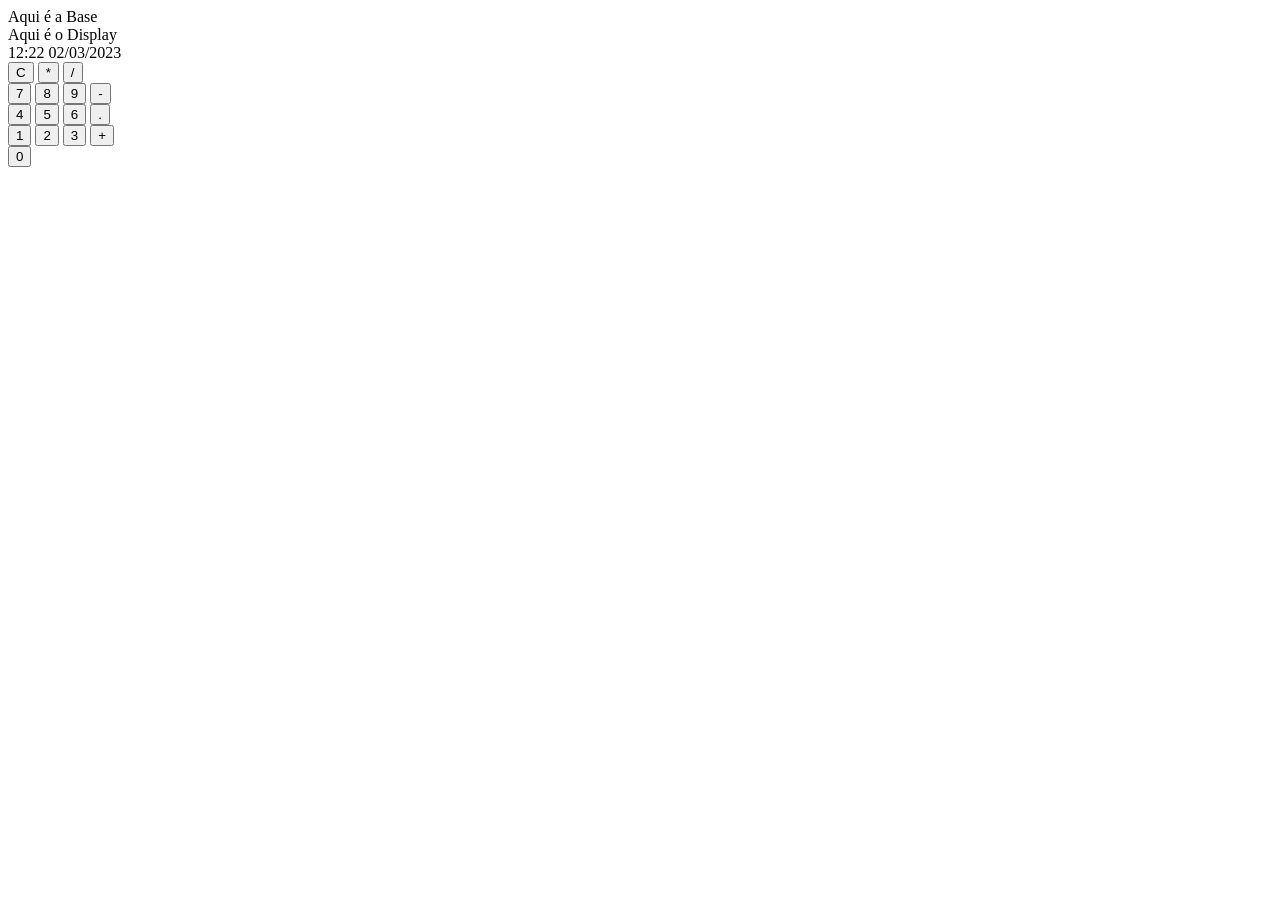
==== calc.html @ f8ab2fa5 "Inserir links javascript e css" ====
<!DOCTYPE html>
<html lang="en">
<head>
    <meta charset="UTF-8">
    <meta http-equiv="X-UA-Compatible" content="IE=edge">
    <meta name="viewport" content="width=device-width, initial-scale=1.0">
    <title>Calculadora</title>
    <link rel="stylesheet" href="calc.css">
</head>
<body>
    <div id="base">
        Aqui é a Base
        <div id="display">
            Aqui é o Display
            <div id="info">
                <span>12:22</span>
                <span>02/03/2023</span>
            </div>
        </div>
        <div id="list-1">
            <input type="button" value="C" class="bnt-c">
            <input type="button" value="*" class="bnt-*">
            <input type="button" value="/" class="bnt-/">
        </div>
        <div id="list-2">
            <input type="button" value="7" class="bnt-7">
            <input type="button" value="8" class="bnt-8">
            <input type="button" value="9" class="bnt-9">
            <input type="button" value="-" class="bnt-minus">
        </div>
        <div id="list-3">
            <input type="button" value="4" class="bnt-4">
            <input type="button" value="5" class="bnt-5">
            <input type="button" value="6" class="bnt-6">
            <input type="button" value="." class="bnt-dot">
        </div>
        <div id="list-4">
            <input type="button" value="1" class="bnt-1">
            <input type="button" value="2" class="bnt-2">
            <input type="button" value="3" class="bnt-3">
            <input type="button" value="+" class="bnt-plus">
        </div>
        <div id="list-5">
            <input type="button" value="0" class="bnt-0">
        </div>
    </div>

    <script src="calc.js"></script>
</body>
</html>
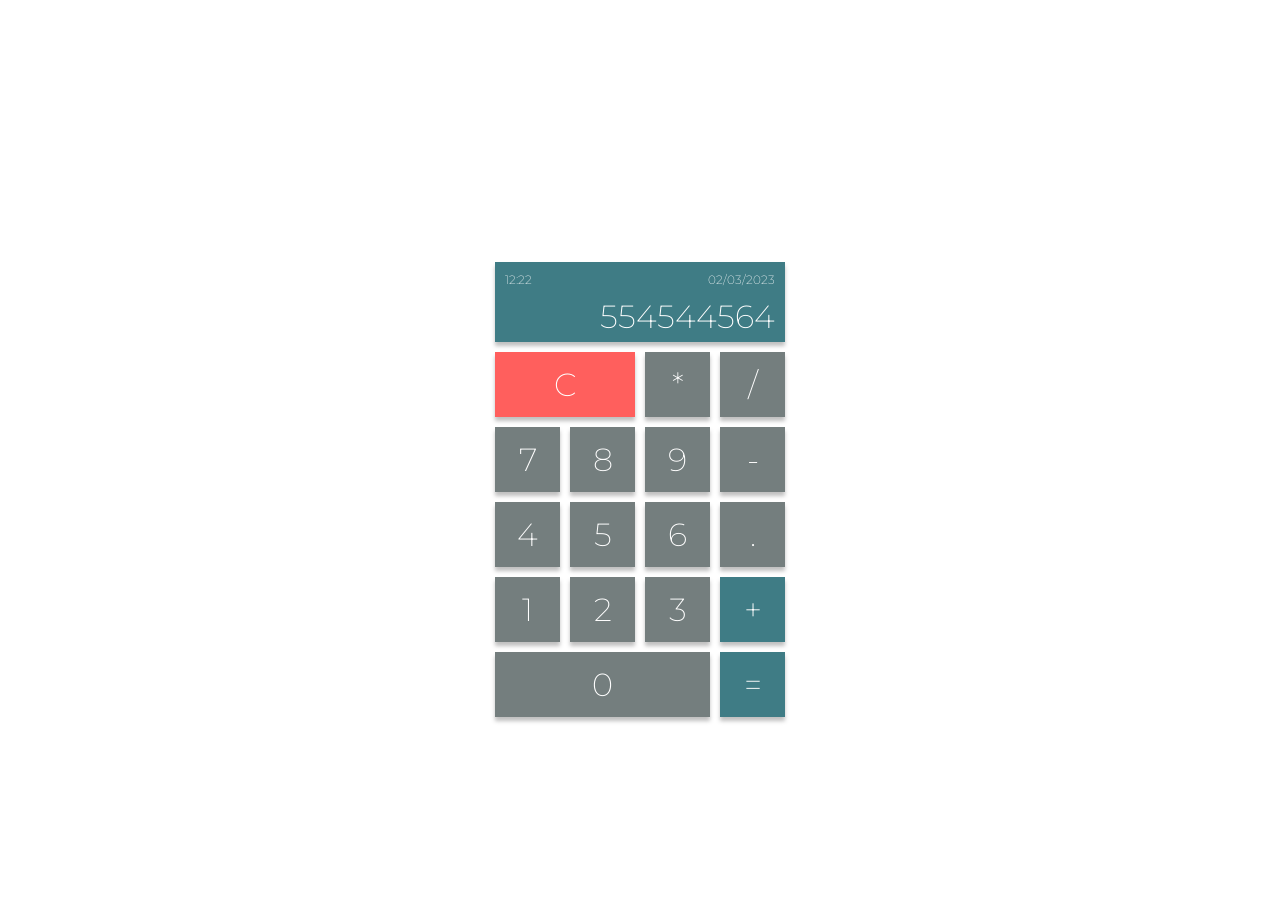
==== commit de442e12: "Estizando com CSS" ====
--- a/calc.html
+++ b/calc.html
@@ -6,21 +6,25 @@
     <meta name="viewport" content="width=device-width, initial-scale=1.0">
     <title>Calculadora</title>
     <link rel="stylesheet" href="calc.css">
+    <link rel="preconnect" href="https://fonts.googleapis.com">
+    <link rel="preconnect" href="https://fonts.gstatic.com" crossorigin>
+    <link href="https://fonts.googleapis.com/css2?family=Montserrat:ital,wght@0,300;0,500;0,700;1,300&display=swap" rel="stylesheet">
 </head>
 <body>
     <div id="base">
         Aqui é a Base
-        <div id="display">
-            Aqui é o Display
-            <div id="info">
-                <span>12:22</span>
-                <span>02/03/2023</span>
+        
+            <div id="display">
+                <div id="info">
+                    <span>12:22</span>
+                    <span>02/03/2023</span>
+                </div>
+                    <span id="display-text">554544564</span>
             </div>
-        </div>
         <div id="list-1">
             <input type="button" value="C" class="bnt-c">
-            <input type="button" value="*" class="bnt-*">
-            <input type="button" value="/" class="bnt-/">
+            <input type="button" value="*" class="bnt-mult">
+            <input type="button" value="/" class="bnt-div">
         </div>
         <div id="list-2">
             <input type="button" value="7" class="bnt-7">
@@ -42,6 +46,7 @@
         </div>
         <div id="list-5">
             <input type="button" value="0" class="bnt-0">
+            <input type="button" value="=" class="bnt-equal">
         </div>
     </div>
 
--- a/calc.css
+++ b/calc.css
@@ -0,0 +1,194 @@
+*{
+    font-family: 'Montserrat', sans-serif;
+    color: #fff;
+    font-size: 32px;
+    font-weight: 200;
+
+}
+
+span{
+    font-size: 12px;
+}
+
+body{
+    width: 100%;
+    height: 100vh;
+    margin: 0;
+    padding: 0;
+    display: flex;
+    align-items: center;
+    justify-content: center;
+}
+
+#base{
+    width: 290px;
+    height: 455px;
+}
+
+#display{
+    width: 290px;
+    height: 80px;
+    margin-bottom: 10px;
+    background: #3F7C85;
+    box-shadow: 0px 4px 4px rgba(0, 0, 0, 0.25);
+}
+
+#display-text{
+    display: block;
+    text-align: right;
+    font-size: 32px;
+    padding-right: 10px;
+}
+
+#info{
+    display: flex;
+    justify-content: space-between;
+    padding: 10px;
+}
+
+#list-1{
+    display: flex;
+    margin-bottom: 10px;
+}
+
+#list-1 .bnt-c{
+    width: 140px;
+    height: 65px;
+    margin: 0px;
+    margin-right: 10px;
+    padding: 0px;
+    border: none;
+    cursor: pointer;
+    box-shadow: 0px 4px 4px rgba(0, 0, 0, 0.25);
+    background: #FF5F5D;
+}
+
+#list-1 .bnt-mult{
+    width: 65px;
+    height: 65px;
+    margin: 0;
+    margin-right: 10px;
+    padding: 0;
+    border: none;
+    cursor: pointer;
+    box-shadow: 0px 4px 4px rgba(0, 0, 0, 0.25);
+    background: #747E7E;
+}
+
+#list-1 .bnt-div{
+    width: 65px;
+    height: 65px;
+    margin: 0;
+    padding: 0;
+    border: none;
+    cursor: pointer;
+    box-shadow: 0px 4px 4px rgba(0, 0, 0, 0.25);
+    background: #747E7E;
+}
+
+#list-2{
+    display: flex;
+    margin-bottom: 10px;
+
+}
+
+#list-2 .bnt-7,.bnt-8, .bnt-9{
+    width: 65px;
+    height: 65px;
+    margin-right: 10px;
+    padding: 0;
+    border: none;
+    cursor: pointer;
+    box-shadow: 0px 4px 4px rgba(0, 0, 0, 0.25);
+    background: #747E7E;
+}
+
+#list-2 .bnt-minus{
+    width: 65px;
+    height: 65px;
+    padding: 0;
+    border: none;
+    cursor: pointer;
+    box-shadow: 0px 4px 4px rgba(0, 0, 0, 0.25);
+    background: #747E7E;
+}
+
+#list-3{
+    display: flex;
+    margin-bottom: 10px;
+}
+
+#list-3 .bnt-4, .bnt-5, .bnt-6 {
+    width: 65px;
+    height: 65px;
+    margin-right: 10px;
+    padding: 0;
+    border: none;
+    cursor: pointer;
+    box-shadow: 0px 4px 4px rgba(0, 0, 0, 0.25);
+    background: #747E7E;
+}
+
+#list-3 .bnt-dot{
+    width: 65px;
+    height: 65px;
+    padding: 0;
+    border: none;
+    cursor: pointer;
+    box-shadow: 0px 4px 4px rgba(0, 0, 0, 0.25);
+    background: #747E7E;
+}
+
+#list-4 {
+    display: flex;
+    margin-bottom: 10px;
+
+}
+
+#list-4 .bnt-1, .bnt-2, .bnt-3{
+    width: 65px;
+    height: 65px;
+    margin-right: 10px;
+    padding: 0;
+    border: none;
+    cursor: pointer;
+    box-shadow: 0px 4px 4px rgba(0, 0, 0, 0.25);
+    background: #747E7E;
+}
+
+#list-4 .bnt-plus{
+    width: 65px;
+    height: 65px;
+    margin: 0px;
+    padding: 0px;
+    border: none;
+    cursor: pointer;
+    box-shadow: 0px 4px 4px rgba(0, 0, 0, 0.25);
+    background: #3F7C85;
+}
+
+#list-5{
+    display: flex;
+}
+
+#list-5 .bnt-0{
+    width: 215px;
+    height: 65px;
+    margin-right: 10px;
+    padding: 0;
+    border: none;
+    cursor: pointer;
+    box-shadow: 0px 4px 4px rgba(0, 0, 0, 0.25);
+    background: #747E7E;
+}
+
+#list-5 .bnt-equal{
+    width: 65px;
+    height: 65px;
+    padding: 0;
+    border: none;
+    cursor: pointer;
+    box-shadow: 0px 4px 4px rgba(0, 0, 0, 0.25);
+    background: #3F7C85;
+}
+
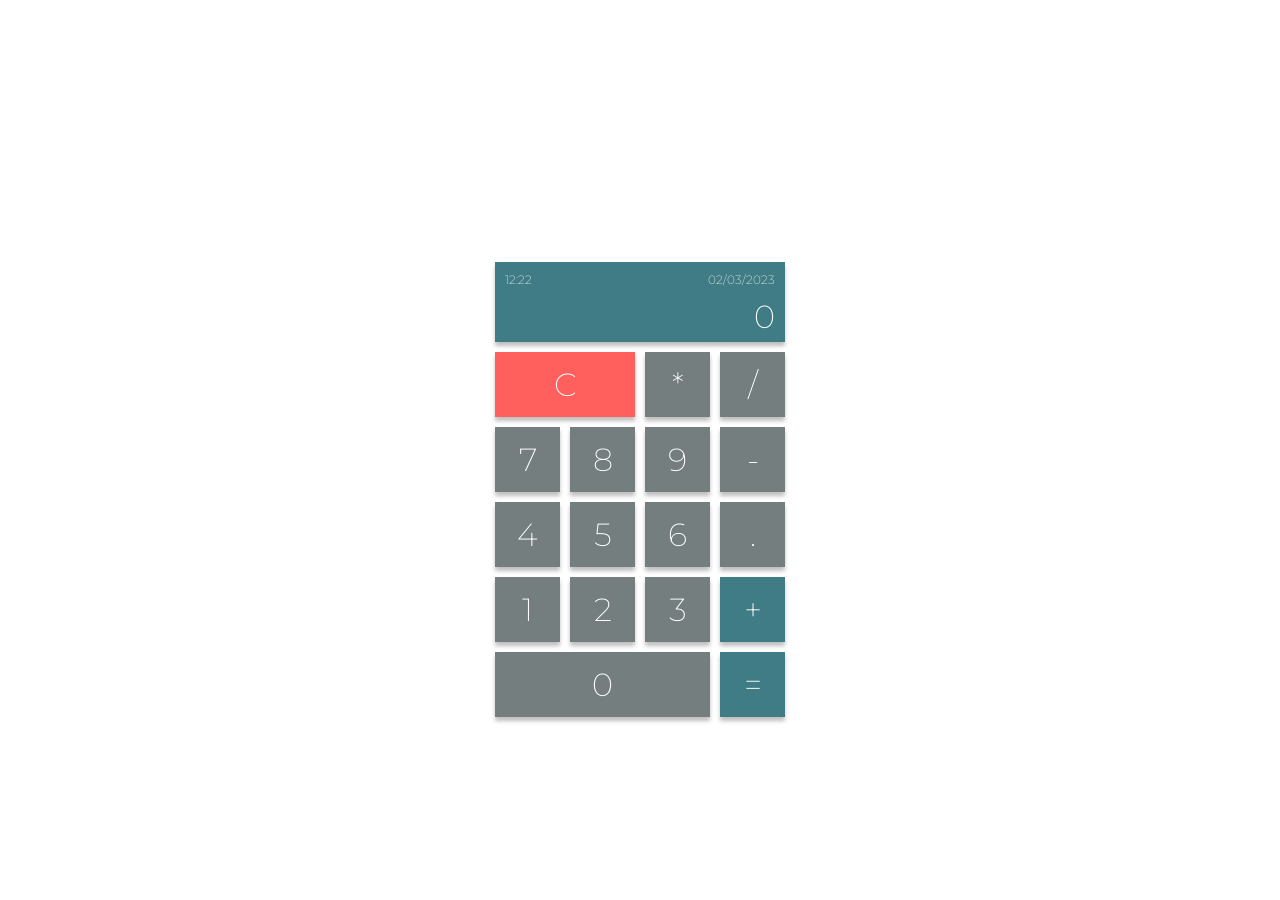
==== commit 950d5abc: "Estilizando botões" ====
--- a/calc.html
+++ b/calc.html
@@ -19,7 +19,7 @@
                     <span>12:22</span>
                     <span>02/03/2023</span>
                 </div>
-                    <span id="display-text">554544564</span>
+                    <span id="display-text">0</span>
             </div>
         <div id="list-1">
             <input type="button" value="C" class="bnt-c">
--- a/calc.css
+++ b/calc.css
@@ -63,6 +63,10 @@
     background: #FF5F5D;
 }
 
+#list-1 .bnt-c:hover{
+    background: #f84c49;
+}
+
 #list-1 .bnt-mult{
     width: 65px;
     height: 65px;
@@ -75,6 +79,10 @@
     background: #747E7E;
 }
 
+#list-1 .bnt-mult:hover{
+    background: #656b6b;
+}
+
 #list-1 .bnt-div{
     width: 65px;
     height: 65px;
@@ -86,6 +94,10 @@
     background: #747E7E;
 }
 
+#list-1 .bnt-div:hover{
+    background: #656b6b;
+}
+
 #list-2{
     display: flex;
     margin-bottom: 10px;
@@ -103,6 +115,10 @@
     background: #747E7E;
 }
 
+#list-2 .bnt-7:hover,.bnt-8:hover, .bnt-9:hover{
+    background: #656b6b;
+}
+
 #list-2 .bnt-minus{
     width: 65px;
     height: 65px;
@@ -113,6 +129,10 @@
     background: #747E7E;
 }
 
+#list-2 .bnt-minus:hover{
+    background: #656b6b;
+}
+
 #list-3{
     display: flex;
     margin-bottom: 10px;
@@ -129,6 +149,10 @@
     background: #747E7E;
 }
 
+#list-3 .bnt-4:hover, .bnt-5:hover, .bnt-6:hover{
+    background: #656b6b;
+}
+
 #list-3 .bnt-dot{
     width: 65px;
     height: 65px;
@@ -139,6 +163,10 @@
     background: #747E7E;
 }
 
+#list-3 .bnt-dot:hover{
+    background: #656b6b;
+}
+
 #list-4 {
     display: flex;
     margin-bottom: 10px;
@@ -154,6 +182,10 @@
     cursor: pointer;
     box-shadow: 0px 4px 4px rgba(0, 0, 0, 0.25);
     background: #747E7E;
+}
+
+#list-4 .bnt-1:hover, .bnt-2:hover, .bnt-3:hover{
+    background: #656b6b;
 }
 
 #list-4 .bnt-plus{
@@ -167,6 +199,10 @@
     background: #3F7C85;
 }
 
+#list-4 .bnt-plus:hover{
+    background: #0f606d;
+}
+
 #list-5{
     display: flex;
 }
@@ -182,6 +218,10 @@
     background: #747E7E;
 }
 
+#list-5 .bnt-0:hover{
+    background: #656b6b;
+}
+
 #list-5 .bnt-equal{
     width: 65px;
     height: 65px;
@@ -192,3 +232,7 @@
     background: #3F7C85;
 }
 
+#list-5 .bnt-equal:hover{
+    background: #0f606d;
+}
+
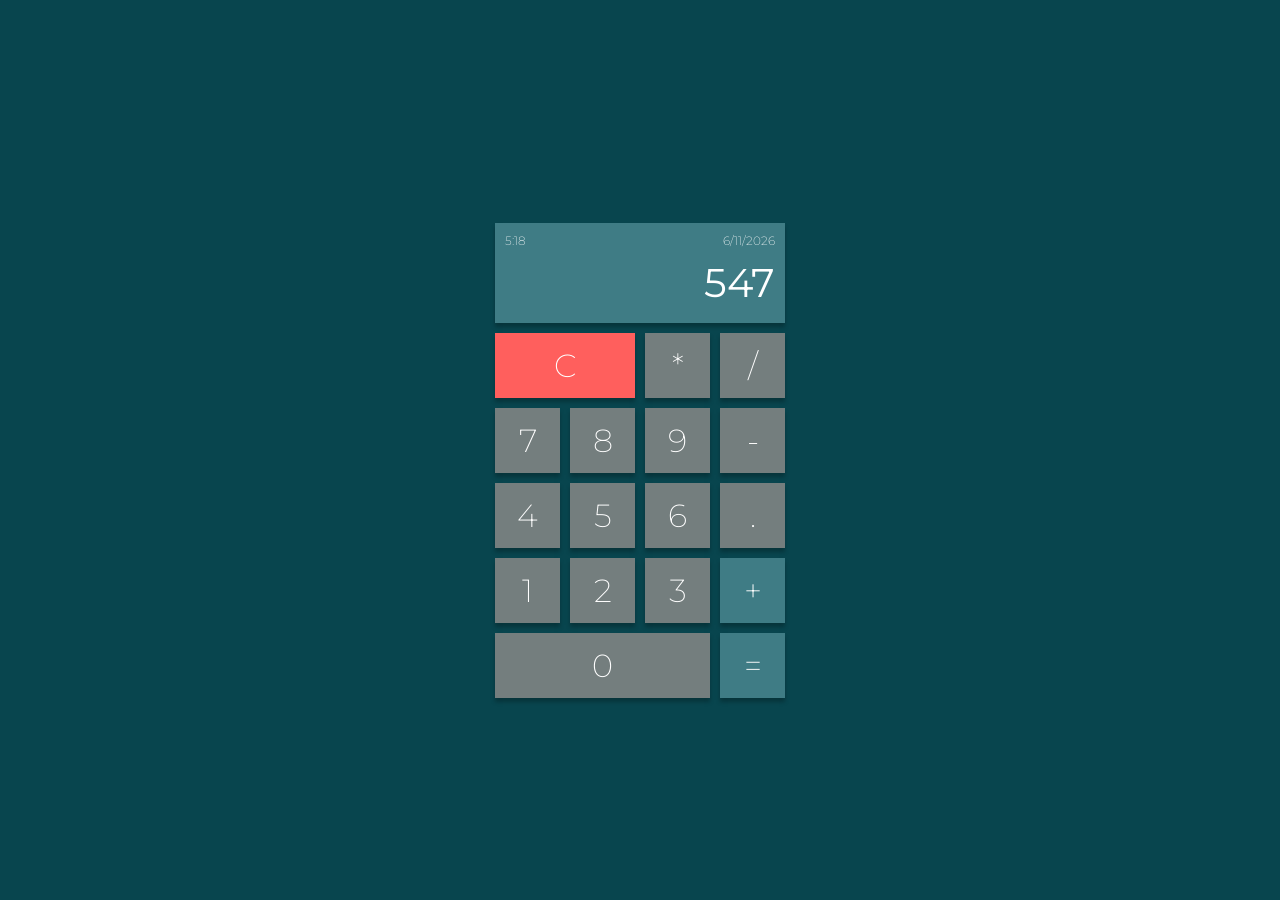
==== commit d9b41fb9: "Definindo data e hora" ====
--- a/calc.html
+++ b/calc.html
@@ -10,19 +10,17 @@
     <link rel="preconnect" href="https://fonts.gstatic.com" crossorigin>
     <link href="https://fonts.googleapis.com/css2?family=Montserrat:ital,wght@0,300;0,500;0,700;1,300&display=swap" rel="stylesheet">
 </head>
-<body>
+<body onload="showHour()">
     <div id="base">
-        Aqui é a Base
-        
             <div id="display">
                 <div id="info">
-                    <span>12:22</span>
-                    <span>02/03/2023</span>
+                    <span id="hour">12:22</span>
+                    <span id="date">02/03/2023</span>
                 </div>
-                    <span id="display-text">0</span>
+                    <span id="display-text">547</span>
             </div>
         <div id="list-1">
-            <input type="button" value="C" class="bnt-c">
+            <input type="button" value="C" class="bnt-c" onclick="apagar()">
             <input type="button" value="*" class="bnt-mult">
             <input type="button" value="/" class="bnt-div">
         </div>
--- a/calc.css
+++ b/calc.css
@@ -6,6 +6,11 @@
 
 }
 
+span#display-text{
+    font-weight: 400;
+    font-size: 40px;
+}
+
 span{
     font-size: 12px;
 }
@@ -18,6 +23,7 @@
     display: flex;
     align-items: center;
     justify-content: center;
+    background-color: #08454e;
 }
 
 #base{
@@ -27,7 +33,7 @@
 
 #display{
     width: 290px;
-    height: 80px;
+    height: 100px;
     margin-bottom: 10px;
     background: #3F7C85;
     box-shadow: 0px 4px 4px rgba(0, 0, 0, 0.25);
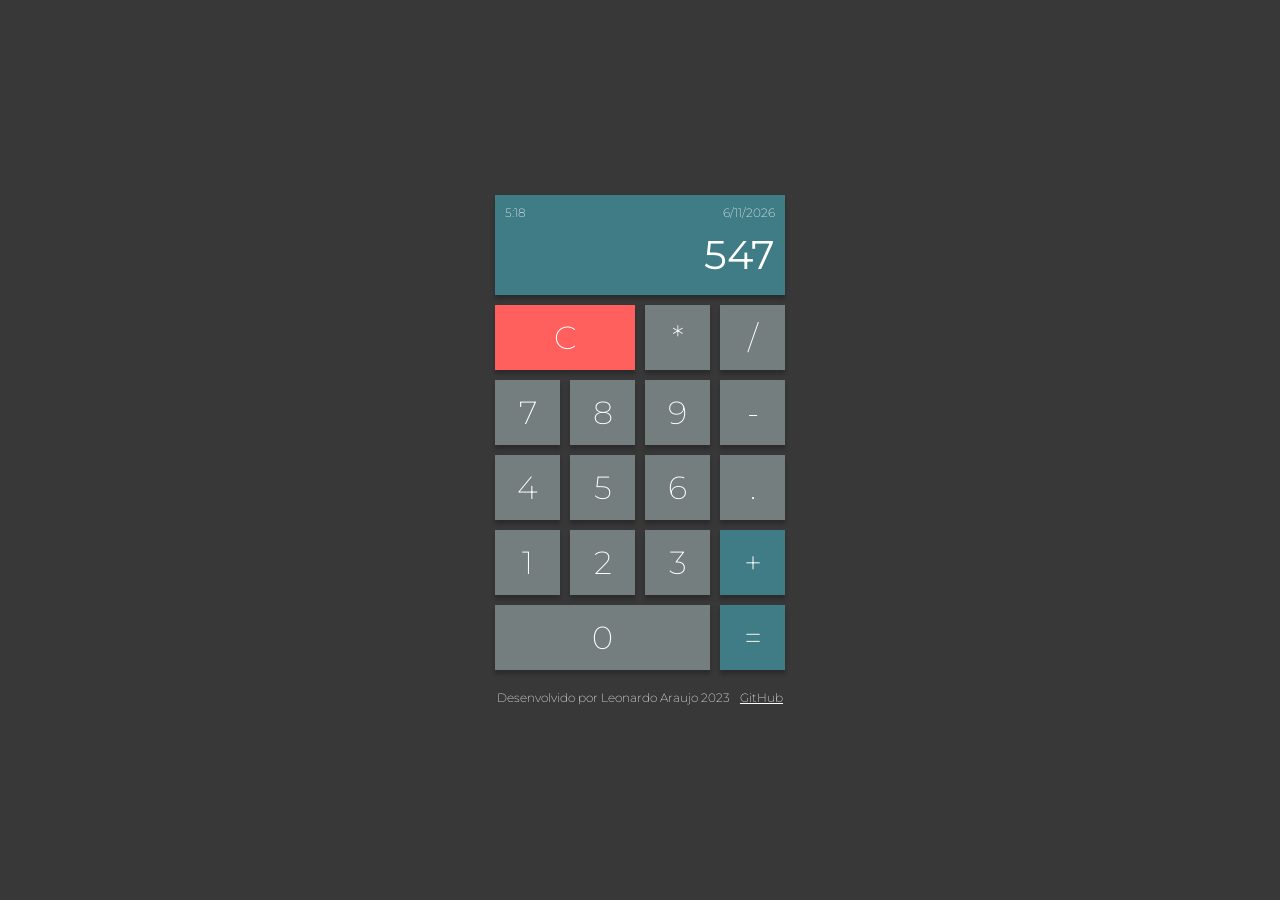
==== commit 93ca0632: "Adicionando Rodape" ====
--- a/calc.html
+++ b/calc.html
@@ -11,6 +11,7 @@
     <link href="https://fonts.googleapis.com/css2?family=Montserrat:ital,wght@0,300;0,500;0,700;1,300&display=swap" rel="stylesheet">
 </head>
 <body onload="showHour()">
+    
     <div id="base">
             <div id="display">
                 <div id="info">
@@ -48,6 +49,12 @@
         </div>
     </div>
 
+    <div class="rodape">
+
+        <footer class="rodape"><span>Desenvolvido por Leonardo Araujo 2023</span><a target="_blank" href="https://github.com/leoaraujo92/calc_js">GitHub</a></footer>
+
+    </div>
+
     <script src="calc.js"></script>
 </body>
 </html>
--- a/calc.css
+++ b/calc.css
@@ -6,24 +6,41 @@
 
 }
 
+html{
+    width: 100%;
+    height: 100%;
+}
+
 span#display-text{
     font-weight: 400;
     font-size: 40px;
 }
 
+.rodape{
+    margin-top: 20px;
+    font-family: 'Montserrat', sans-serif;
+    font-size: 12px;
+}
+
+.rodape > a{
+    font-size: 12px;
+    margin-left: 10px;
+}
+
 span{
     font-size: 12px;
 }
 
 body{
     width: 100%;
-    height: 100vh;
+    height: 100%;
     margin: 0;
     padding: 0;
     display: flex;
+    flex-direction: column;
+    justify-content: center;
     align-items: center;
-    justify-content: center;
-    background-color: #08454e;
+    background-color: #383838;
 }
 
 #base{
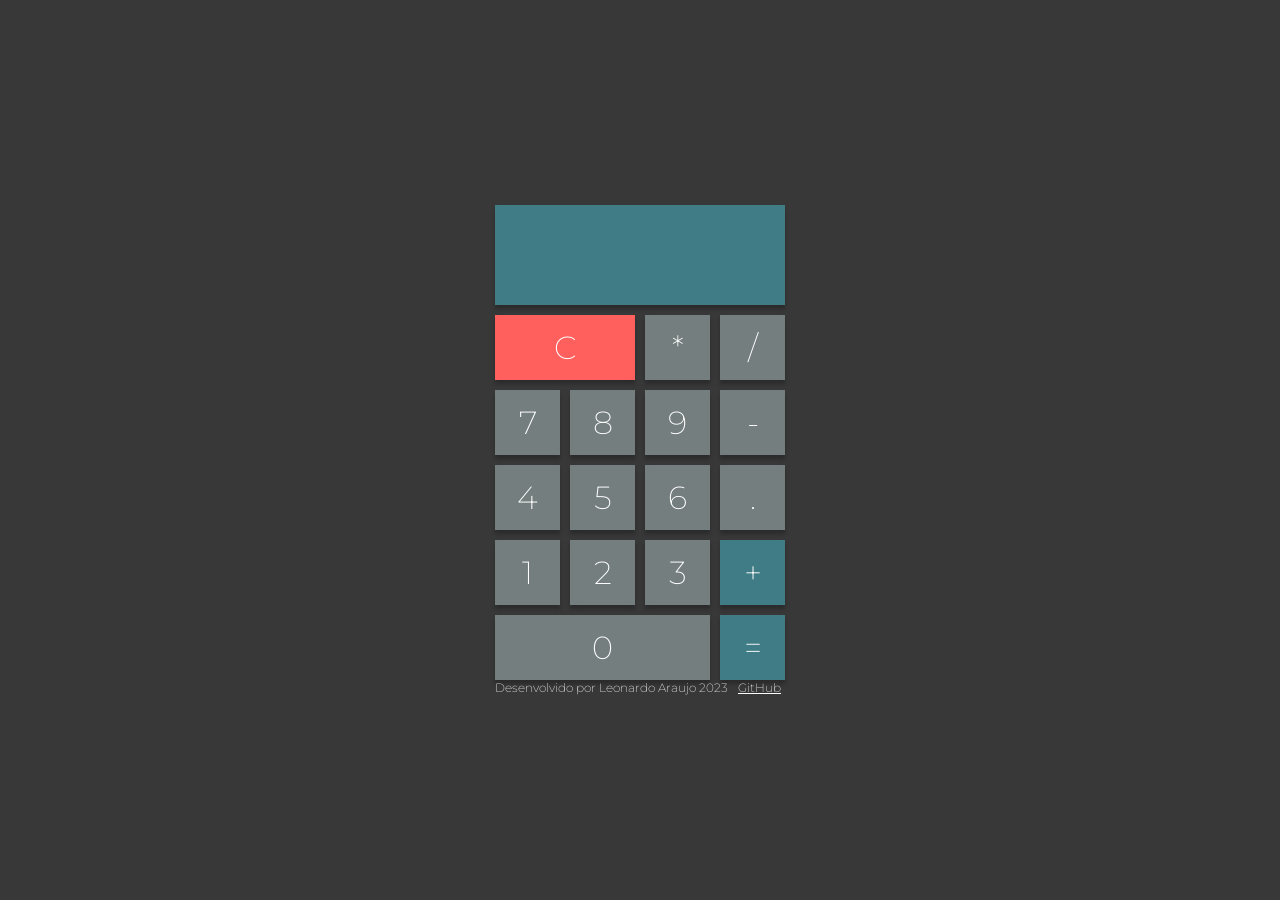
==== commit adfde0c1: "Criando objetos no código" ====
--- a/calc.html
+++ b/calc.html
@@ -10,15 +10,15 @@
     <link rel="preconnect" href="https://fonts.gstatic.com" crossorigin>
     <link href="https://fonts.googleapis.com/css2?family=Montserrat:ital,wght@0,300;0,500;0,700;1,300&display=swap" rel="stylesheet">
 </head>
-<body onload="showHour()">
+<body">
     
     <div id="base">
             <div id="display">
                 <div id="info">
-                    <span id="hour">12:22</span>
-                    <span id="date">02/03/2023</span>
+                    <span id="hour"></span>
+                    <span id="date"></span>
                 </div>
-                    <span id="display-text">547</span>
+                    <span id="display-text"></span>
             </div>
         <div id="list-1">
             <input type="button" value="C" class="bnt-c" onclick="apagar()">
@@ -55,6 +55,7 @@
 
     </div>
 
-    <script src="calc.js"></script>
+    <script src="scripts/CalcController.js"></script>
+    <script src="scripts/calc.js"></script>
 </body>
 </html>
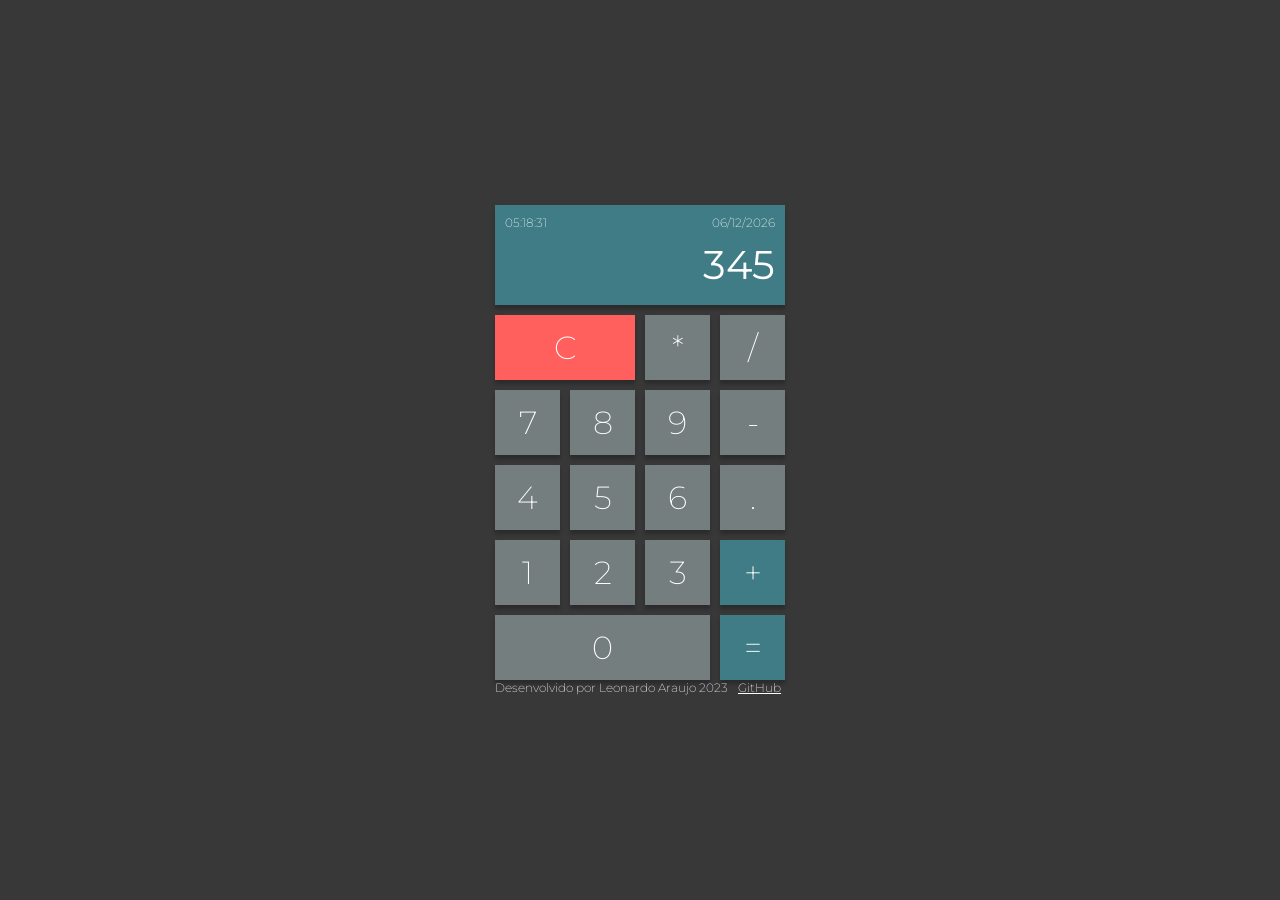
==== commit 4a89ca5a: "Criando setInterval para atualizar a hora e a data" ====
--- a/calc.html
+++ b/calc.html
@@ -18,7 +18,7 @@
                     <span id="hour"></span>
                     <span id="date"></span>
                 </div>
-                    <span id="display-text"></span>
+                    <span id="display-text">345</span>
             </div>
         <div id="list-1">
             <input type="button" value="C" class="bnt-c" onclick="apagar()">
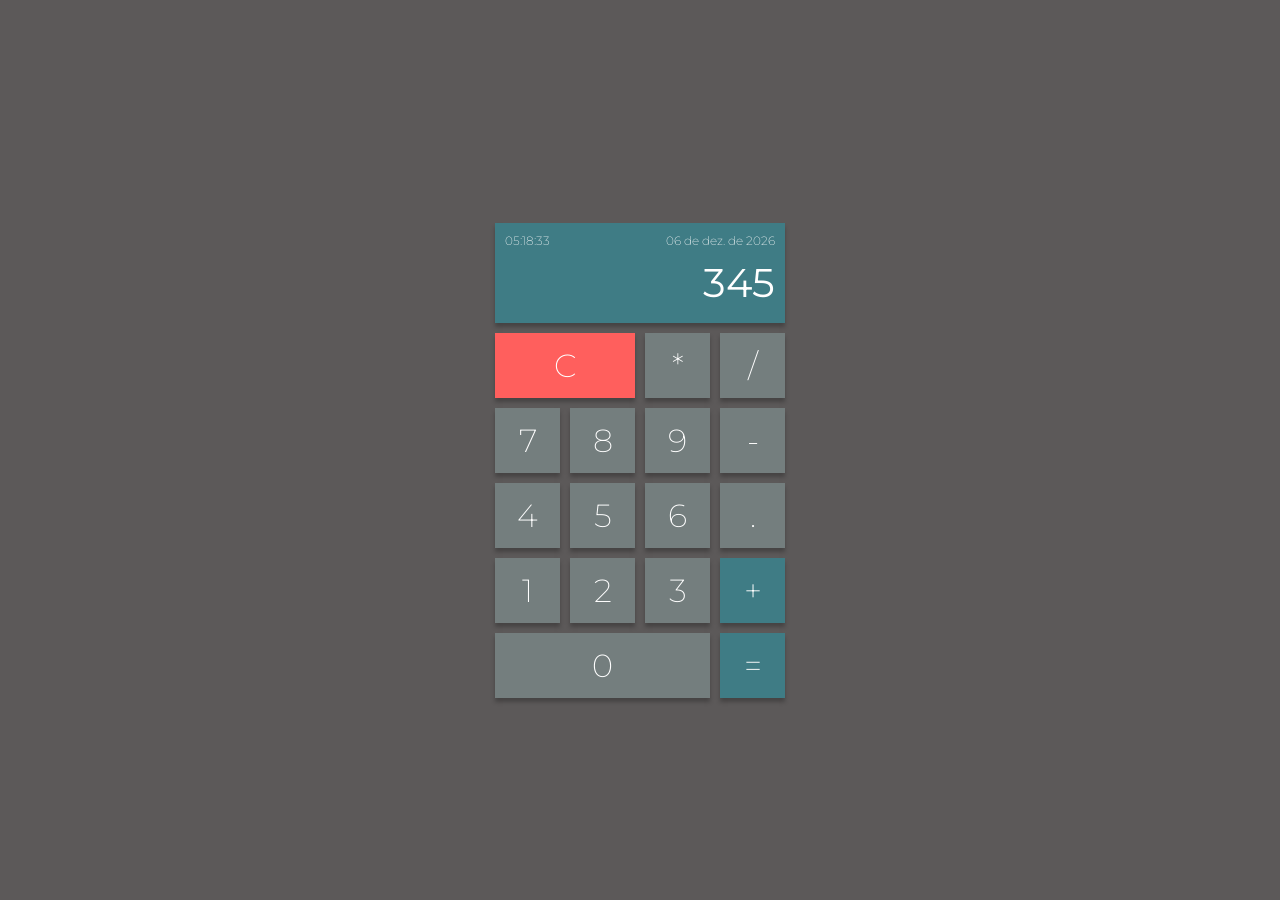
==== commit 9a4da0ce: "Selecionando os buttons" ====
--- a/calc.html
+++ b/calc.html
@@ -21,7 +21,7 @@
                     <span id="display-text">345</span>
             </div>
         <div id="list-1">
-            <input type="button" value="C" class="bnt-c" onclick="apagar()">
+            <input type="button" value="C" class="bnt-c">
             <input type="button" value="*" class="bnt-mult">
             <input type="button" value="/" class="bnt-div">
         </div>
@@ -49,11 +49,6 @@
         </div>
     </div>
 
-    <div class="rodape">
-
-        <footer class="rodape"><span>Desenvolvido por Leonardo Araujo 2023</span><a target="_blank" href="https://github.com/leoaraujo92/calc_js">GitHub</a></footer>
-
-    </div>
 
     <script src="scripts/CalcController.js"></script>
     <script src="scripts/calc.js"></script>
--- a/calc.css
+++ b/calc.css
@@ -40,7 +40,7 @@
     flex-direction: column;
     justify-content: center;
     align-items: center;
-    background-color: #383838;
+    background-color: rgb(92, 89, 89);
 }
 
 #base{
